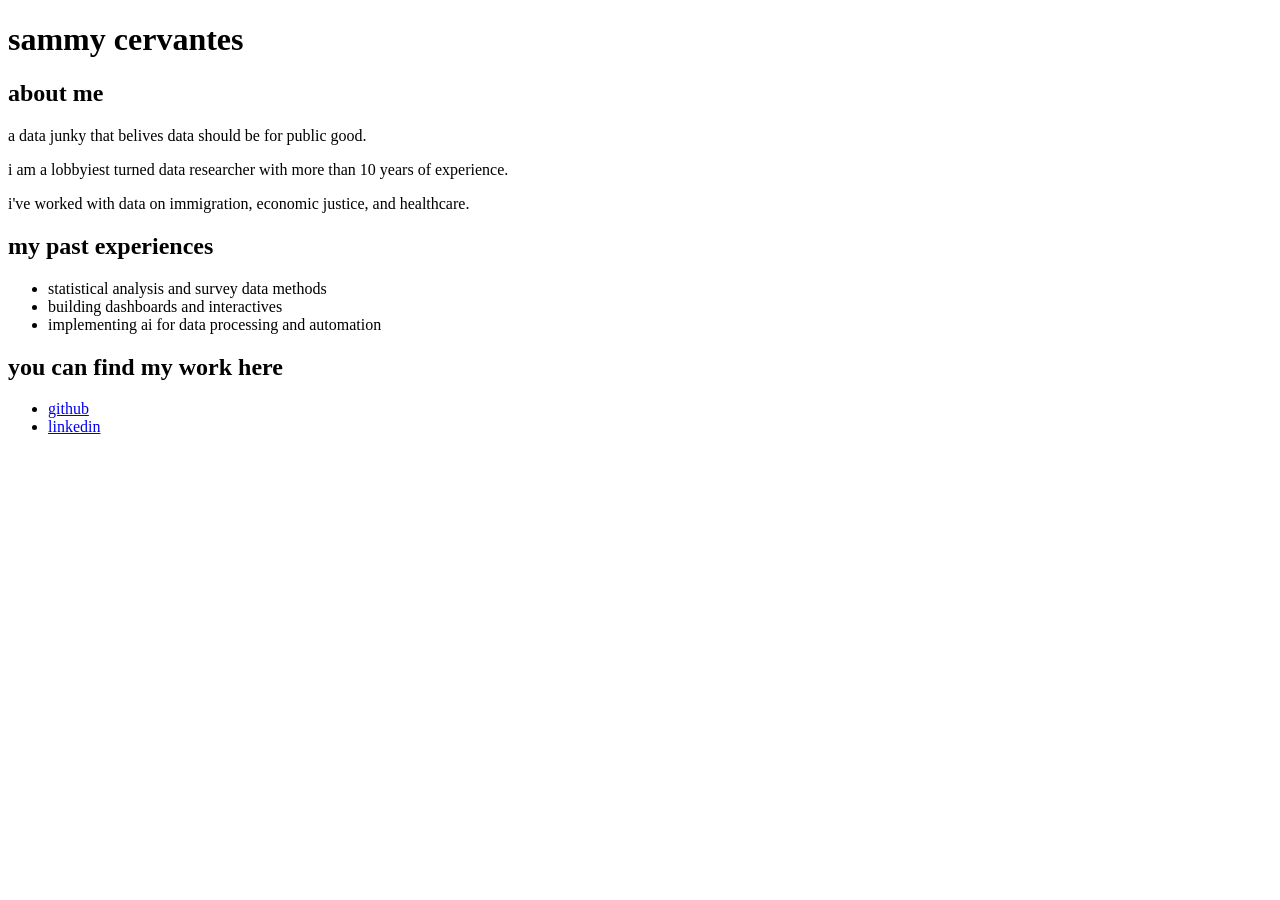
==== index.html @ 8c3f2e8d "html assignment." ====
<!DOCTYPE html>
<html lang="en">
<head>
    <meta charset="UTF-8">
    <meta name="description" content="Sammy Cervantes Portfolio">
    <meta name="viewport" content="width=device-width, initial-scale=1.0">
    <title>sammy cervantes portfolio</title>
</head>
<body>

    <h1>sammy cervantes</h1>

    <section id="About">
        <h2>about me</h2>
        <p> a data junky that belives data should be for public good. </p>
        <p> i am a lobbyiest turned data researcher with more than 10 years of experience. </p>
        <p> i've worked with data on immigration, economic justice, and healthcare. </p>
    </section>

    <section id="Experience">
        <h2>my past experiences</h2>
        <ul>
            <li>statistical analysis and survey data methods</li>
            <li>building dashboards and interactives</li>
            <li>implementing ai for data processing and automation</li>
        </ul>
    </section>

    <section id="Connect">
        <h2>you can find my work here</h2>
        <ul>
            <li><a href="https://github.com/wacfberx" 
target="_blank">github</a></li>
            <li><a href="https://www.linkedin.com/in/samuel-e-cervantes/" 
target="_blank">linkedin</a></li>
        </ul>
    </section>

</body>
</html>
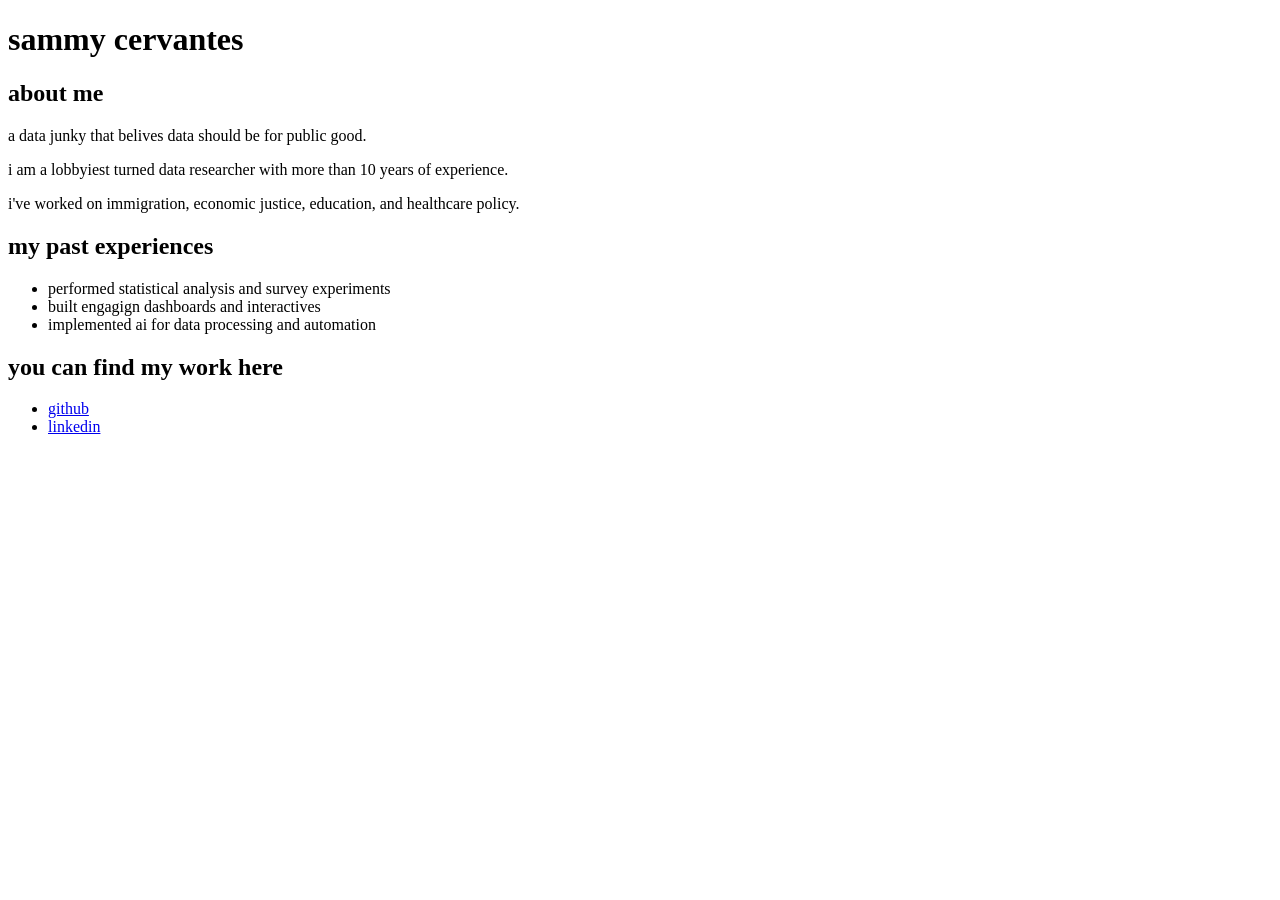
==== commit 9bde26e6: "boilerplate and content added" ====
--- a/index.html
+++ b/index.html
@@ -14,15 +14,16 @@
         <h2>about me</h2>
         <p> a data junky that belives data should be for public good. </p>
         <p> i am a lobbyiest turned data researcher with more than 10 years of experience. </p>
-        <p> i've worked with data on immigration, economic justice, and healthcare. </p>
+        <p> i've worked on immigration, economic justice, education, and healthcare 
+policy.</p>
     </section>
 
     <section id="Experience">
         <h2>my past experiences</h2>
         <ul>
-            <li>statistical analysis and survey data methods</li>
-            <li>building dashboards and interactives</li>
-            <li>implementing ai for data processing and automation</li>
+            <li>performed statistical analysis and survey experiments</li>
+            <li>built engagign  dashboards and interactives</li>
+            <li>implemented ai for data processing and automation</li>
         </ul>
     </section>
 
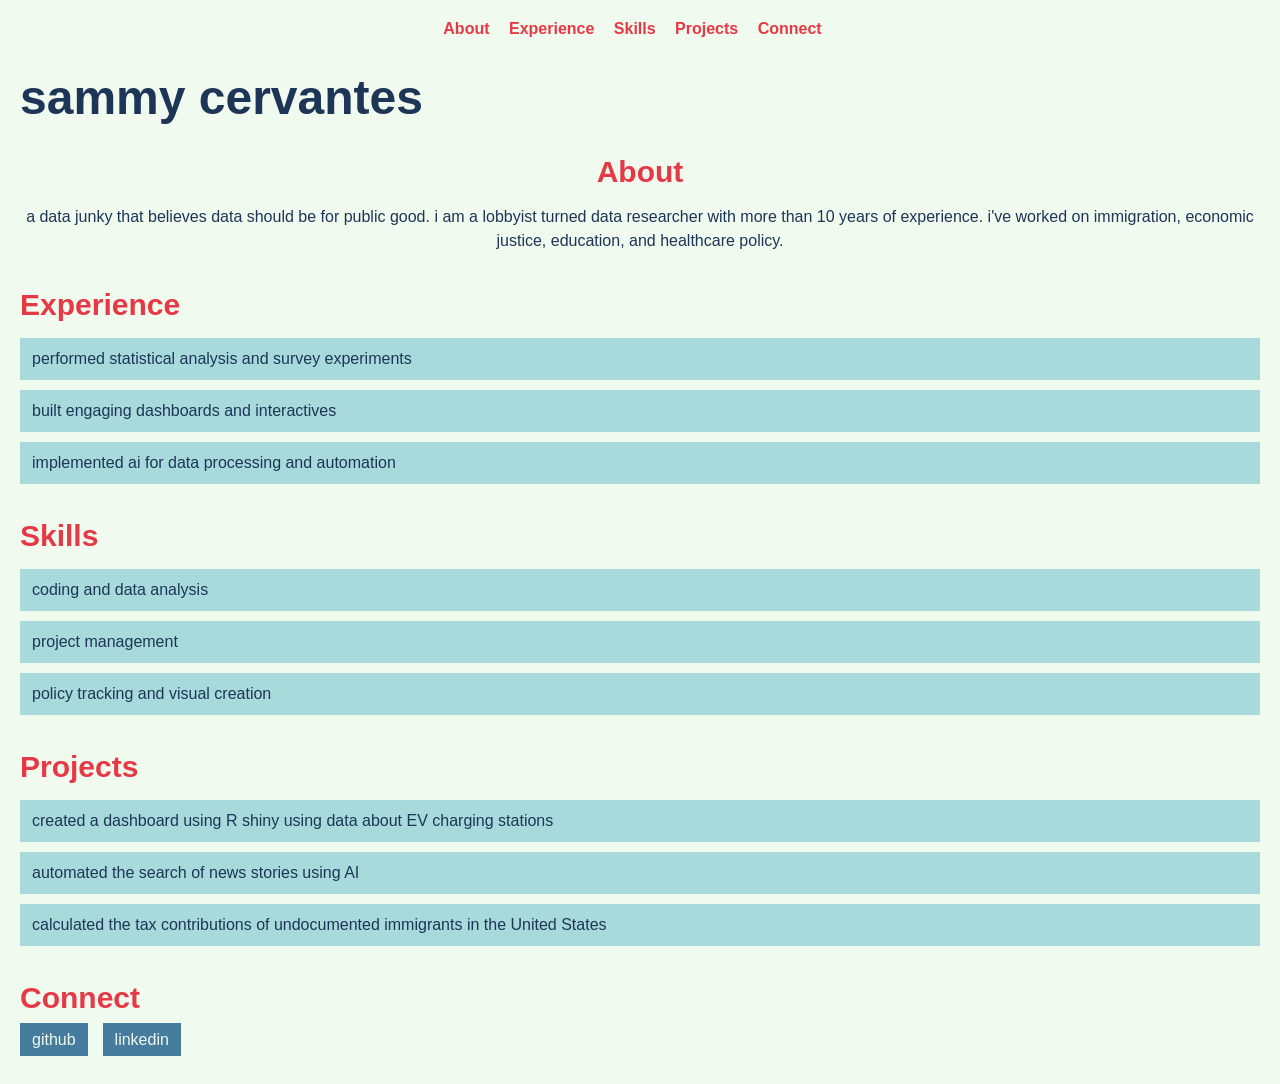
==== commit a1378970: "styling added" ====
--- a/index.html
+++ b/index.html
@@ -1,41 +1,119 @@
 <!DOCTYPE html>
 <html lang="en">
+
 <head>
     <meta charset="UTF-8">
     <meta name="description" content="Sammy Cervantes Portfolio">
     <meta name="viewport" content="width=device-width, initial-scale=1.0">
+
     <title>sammy cervantes portfolio</title>
+
+    <link rel="stylesheet" href="css/index.css">
 </head>
+
 <body>
+
+    <nav>
+        <a href="#About">About</a>
+        <a href="#Experience">Experience</a>
+        <a href="#Skills">Skills</a>
+        <a href="#Projects">Projects</a>
+        <a href="#Connect">Connect</a>
+    </nav>
 
     <h1>sammy cervantes</h1>
 
     <section id="About">
-        <h2>about me</h2>
-        <p> a data junky that belives data should be for public good. </p>
-        <p> i am a lobbyiest turned data researcher with more than 10 years of experience. </p>
-        <p> i've worked on immigration, economic justice, education, and healthcare 
-policy.</p>
+        <h2>About</h2>
+
+        <p>
+            a data junky that believes data should be for public good.
+            i am a lobbyist turned data researcher with more than
+            10 years of experience. i've worked on immigration,
+            economic justice, education, and healthcare policy.
+        </p>
     </section>
 
     <section id="Experience">
-        <h2>my past experiences</h2>
-        <ul>
-            <li>performed statistical analysis and survey experiments</li>
-            <li>built engagign  dashboards and interactives</li>
-            <li>implemented ai for data processing and automation</li>
+        <h2>Experience</h2>
+
+        <ul class="basic-list">
+
+            <li>
+                performed statistical analysis and survey experiments
+            </li>
+
+            <li>
+                built engaging dashboards and interactives
+            </li>
+
+            <li>
+                implemented ai for data processing and automation
+            </li>
+
+        </ul>
+    </section>
+
+    <section id="Skills">
+        <h2>Skills</h2>
+            <ul class="basic-list">
+
+            <li>
+                coding and data analysis
+            </li>
+
+            <li>
+                project management
+            </li>
+
+            <li>
+                policy tracking and visual creation
+            </li>
+
+        </ul>    
+    </section>
+
+    <section id="Projects">
+        <h2>Projects</h2>
+
+        <ul class="basic-list">
+
+            <li>
+                created a dashboard using R shiny using data about EV charging stations
+            </li>
+
+            <li>
+                automated the search of news stories using AI
+            </li>
+
+            <li>
+                calculated the tax contributions of undocumented immigrants in the United States
+            </li>
+
         </ul>
     </section>
 
     <section id="Connect">
-        <h2>you can find my work here</h2>
-        <ul>
-            <li><a href="https://github.com/wacfberx" 
-target="_blank">github</a></li>
-            <li><a href="https://www.linkedin.com/in/samuel-e-cervantes/" 
-target="_blank">linkedin</a></li>
+        <h2>Connect</h2>
+
+        <ul class="connect-list">
+
+            <li>
+                <a href="https://github.com/wacfberx" target="_blank">
+                    github
+                </a>
+            </li>
+
+            <li>
+                <a href="https://www.linkedin.com/in/samuel-e-cervantes/"
+                    target="_blank">
+                    linkedin
+                </a>
+            </li>
+
         </ul>
     </section>
 
 </body>
-</html>
+
+</html>
--- a/css/index.css
+++ b/css/index.css
@@ -0,0 +1,93 @@
+body {
+    background-color: #f1faee;
+    color: #1d3557;
+    font-family: Arial, sans-serif;
+    margin: 20px;
+}
+
+/* this controls the navigation */
+
+nav {
+    margin-bottom: 30px;
+    text-align: center;
+}
+
+nav a {
+    color: #e63946;
+    text-decoration: none;
+    margin-right: 15px;
+    font-weight: bold;
+}
+
+nav a:hover {
+    color: #457b9d;
+}
+
+/* this controls my name */
+
+h1 {
+    color: #1d3557;
+    font-size: 48px;
+    margin-bottom: 30px;
+}
+
+/* this controls the headings */
+
+h2 {
+    color: #e63946;
+    font-size: 30px;
+    margin-bottom: 10px;
+}
+
+/* this controls the sections */
+
+section {
+    margin-bottom: 35px;
+}
+
+/* this changes the alignment of my about section */
+
+#About {
+    text-align: center;
+}
+
+/* this controls the paragraphs */
+
+p {
+    line-height: 1.5;
+}
+
+/* this controls the lists */
+
+.basic-list {
+    display: flex;
+    flex-direction: column;
+    gap: 10px;
+    padding-left: 0;
+}
+
+.basic-list li {
+    background-color: #a8dadc;
+    padding: 12px;
+    list-style-type: none;
+}
+
+/* connect */
+
+.connect-list {
+    display: flex;
+    gap: 15px;
+    padding-left: 0;
+    list-style-type: none;
+}
+
+.connect-list a {
+    background-color: #457b9d;
+    color: #f1faee;
+    padding: 8px 12px;
+    text-decoration: none;
+}
+
+.connect-list a:hover {
+    background-color: #e63946;
+}
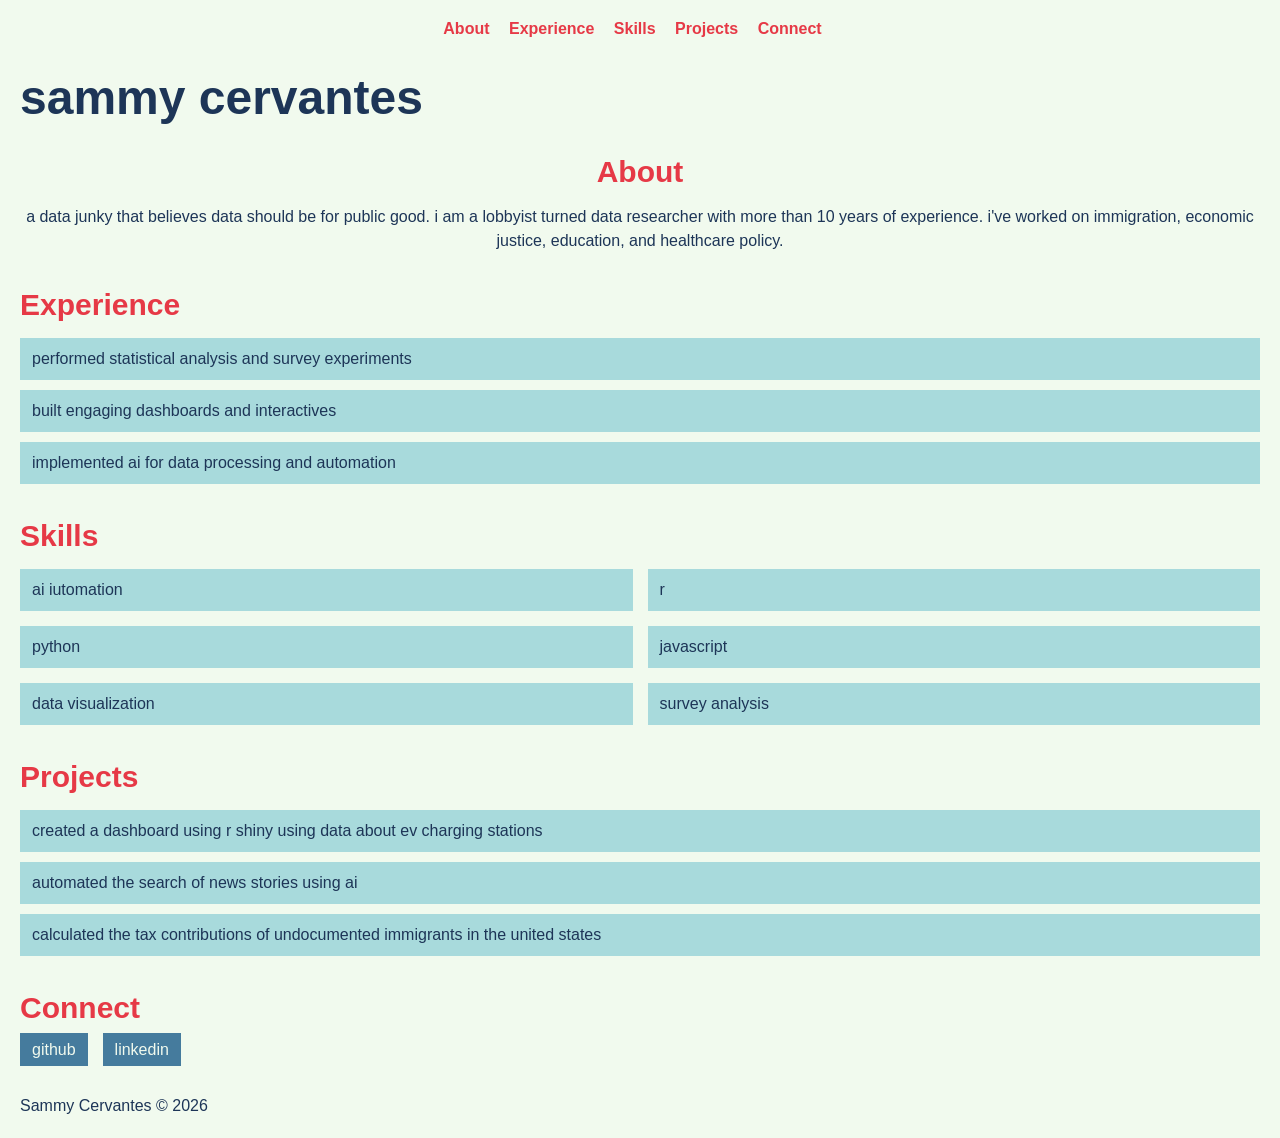
==== commit 1865176a: "Added JS footer and skills section" ====
--- a/index.html
+++ b/index.html
@@ -56,21 +56,7 @@
 
     <section id="Skills">
         <h2>Skills</h2>
-            <ul class="basic-list">
-
-            <li>
-                coding and data analysis
-            </li>
-
-            <li>
-                project management
-            </li>
-
-            <li>
-                policy tracking and visual creation
-            </li>
-
-        </ul>    
+        <ul class="skills-list"></ul>
     </section>
 
     <section id="Projects">
@@ -79,15 +65,15 @@
         <ul class="basic-list">
 
             <li>
-                created a dashboard using R shiny using data about EV charging stations
+                created a dashboard using r shiny using data about ev charging stations
             </li>
 
             <li>
-                automated the search of news stories using AI
+                automated the search of news stories using ai
             </li>
 
             <li>
-                calculated the tax contributions of undocumented immigrants in the United States
+                calculated the tax contributions of undocumented immigrants in the united states
             </li>
 
         </ul>
@@ -114,6 +100,9 @@
         </ul>
     </section>
 
+
+
+    <script src="js/index.js"></script>	
 </body>
 
-</html>+</html>
--- a/css/index.css
+++ b/css/index.css
@@ -90,4 +90,19 @@
 
 .connect-list a:hover {
     background-color: #e63946;
+}
+
+/* new from DOM assignment */
+.skills-list {
+    display: grid;
+    grid-template-columns: repeat(2, 1fr);
+    gap: 15px;
+    padding-left: 0;
+    list-style-type: none;
+}
+
+.skills-list li {
+    background-color: #a8dadc;
+    padding: 12px;
+    color: #1d3557;
 }
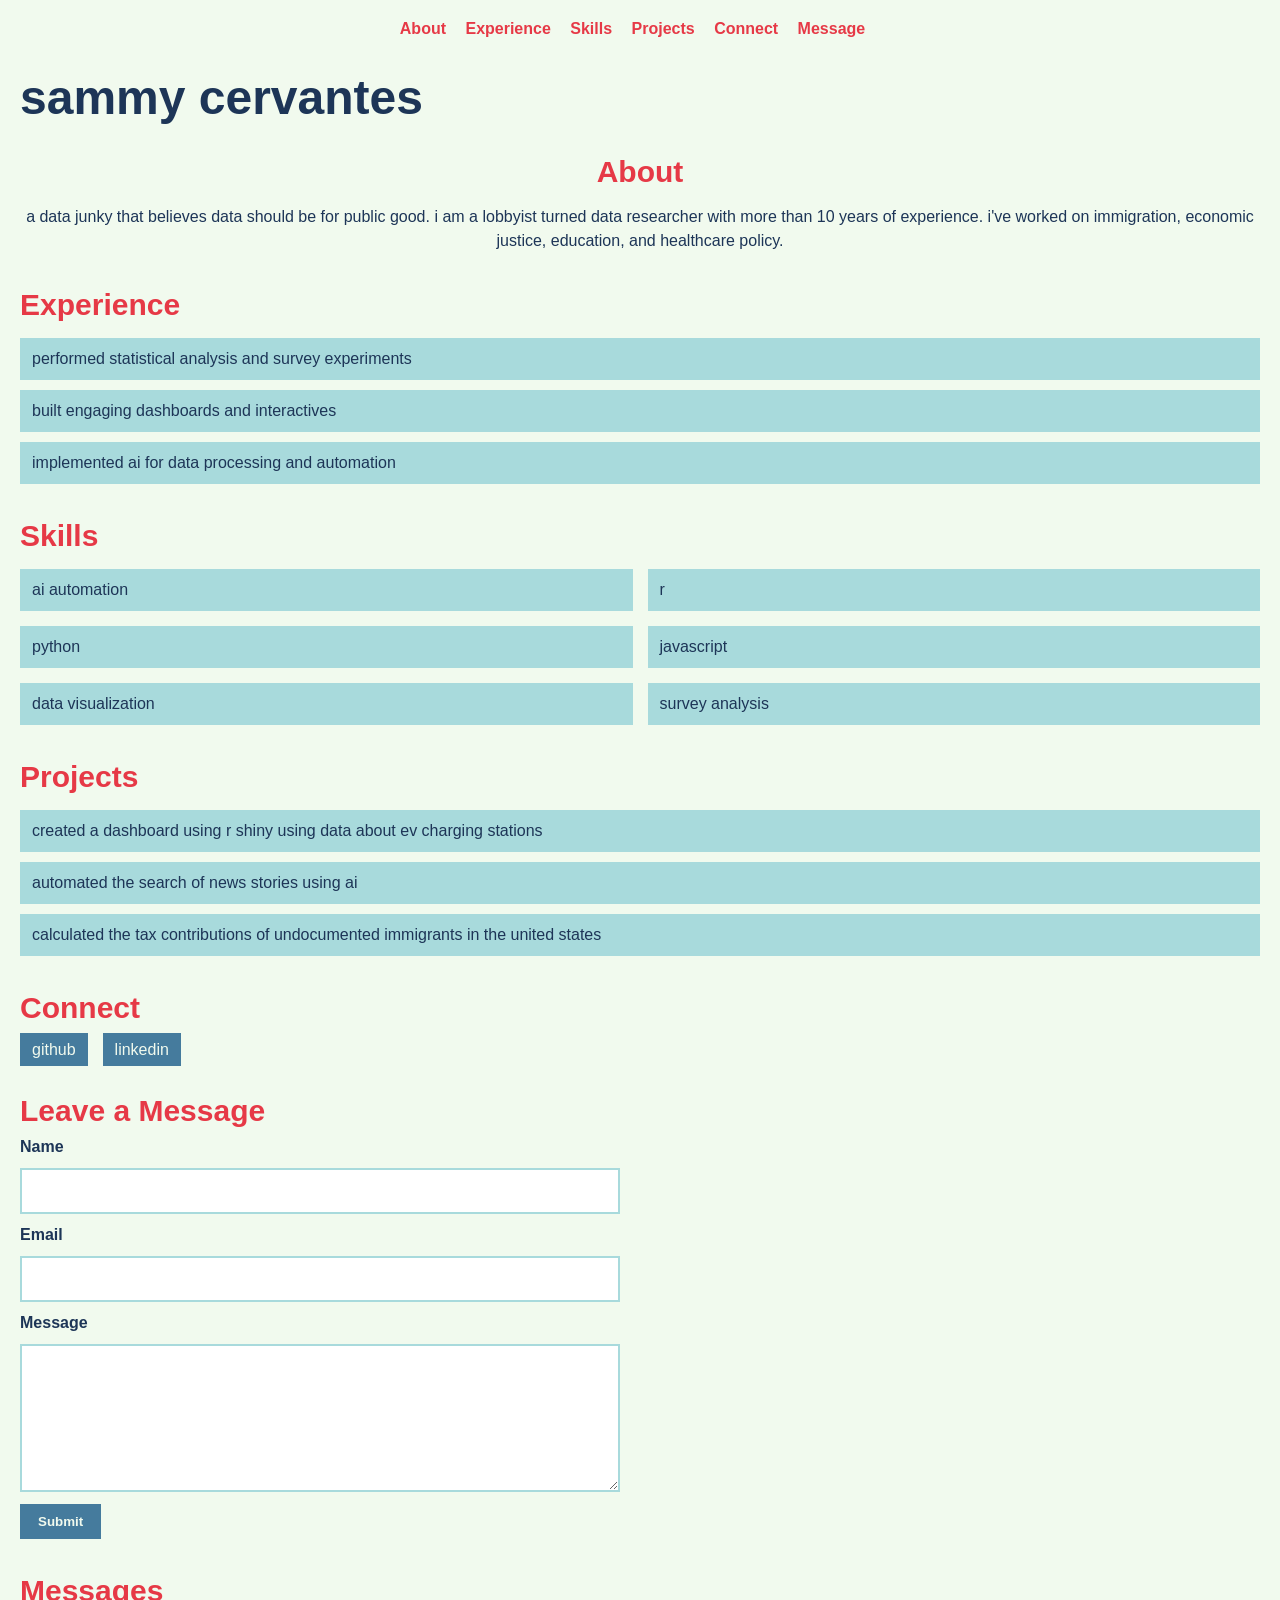
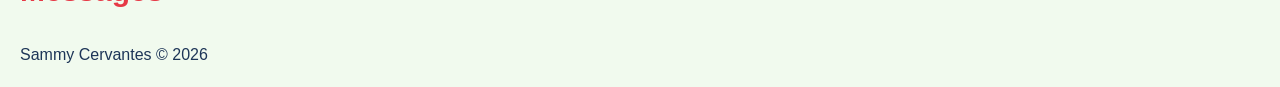
==== commit 0d7c8d1c: "form and functionality added" ====
--- a/index.html
+++ b/index.html
@@ -19,6 +19,7 @@
         <a href="#Skills">Skills</a>
         <a href="#Projects">Projects</a>
         <a href="#Connect">Connect</a>
+        <a href="#leave-message">Message</a>
     </nav>
 
     <h1>sammy cervantes</h1>
@@ -100,7 +101,57 @@
         </ul>
     </section>
 
+    <!-- lesson 8 new -->
+    <section id="leave-message">
 
+        <h2>Leave a Message</h2>
+
+        <form name="leave_message">
+
+            <label for="usersName">
+                Name
+            </label>
+
+            <input
+                type="text"
+                name="usersName"
+                required
+            >
+
+            <label for="usersEmail">
+                Email
+            </label>
+
+            <input
+                type="email"
+                name="usersEmail"
+                required
+            >
+
+            <label for="usersMessage">
+                Message
+            </label>
+
+            <textarea
+                name="usersMessage"
+                required
+            ></textarea>
+
+            <button type="submit">
+                Submit
+            </button>
+
+        </form>
+
+    </section>
+
+    <section id="messages">
+
+        <h2>Messages</h2>
+
+        <ul></ul>
+
+    </section>
 
     <script src="js/index.js"></script>	
 </body>
--- a/css/index.css
+++ b/css/index.css
@@ -105,4 +105,102 @@
     background-color: #a8dadc;
     padding: 12px;
     color: #1d3557;
+}
+
+
+
+/* this controls the message form */
+
+#leave-message form {
+    display: flex;
+    flex-direction: column;
+    gap: 12px;
+    max-width: 600px;
+}
+
+#leave-message label {
+    font-weight: bold;
+    color: #1d3557;
+}
+
+#leave-message input,
+#leave-message textarea {
+    padding: 12px;
+    border: 2px solid #a8dadc;
+    background-color: white;
+    color: #1d3557;
+    font-size: 16px;
+    font-family: Arial, sans-serif;
+}
+
+#leave-message input:focus,
+#leave-message textarea:focus {
+    outline: none;
+    border-color: #457b9d;
+}
+
+#leave-message textarea {
+    min-height: 120px;
+    resize: vertical;
+}
+
+#leave-message button {
+    width: fit-content;
+    padding: 10px 18px;
+    background-color: #457b9d;
+    color: #f1faee;
+    border: none;
+    font-weight: bold;
+    cursor: pointer;
+}
+
+#leave-message button:hover {
+    background-color: #e63946;
+}
+
+/* this controls the message section */
+
+#messages ul {
+    padding-left: 0;
+    list-style-type: none;
+}
+
+#messages li {
+    background-color: #a8dadc;
+    padding: 12px;
+    margin-bottom: 12px;
+
+    display: flex;
+    justify-content: space-between;
+    align-items: center;
+    gap: 12px;
+
+    color: #1d3557;
+}
+
+#messages a {
+    color: #1d3557;
+    font-weight: bold;
+    text-decoration: none;
+}
+
+#messages a:hover {
+    color: #e63946;
+}
+
+#messages span {
+    flex-grow: 1;
+}
+
+#messages button {
+    background-color: #e63946;
+    color: #f1faee;
+    border: none;
+    padding: 8px 12px;
+    cursor: pointer;
+    font-weight: bold;
+}
+
+#messages button:hover {
+    background-color: #457b9d;
 }
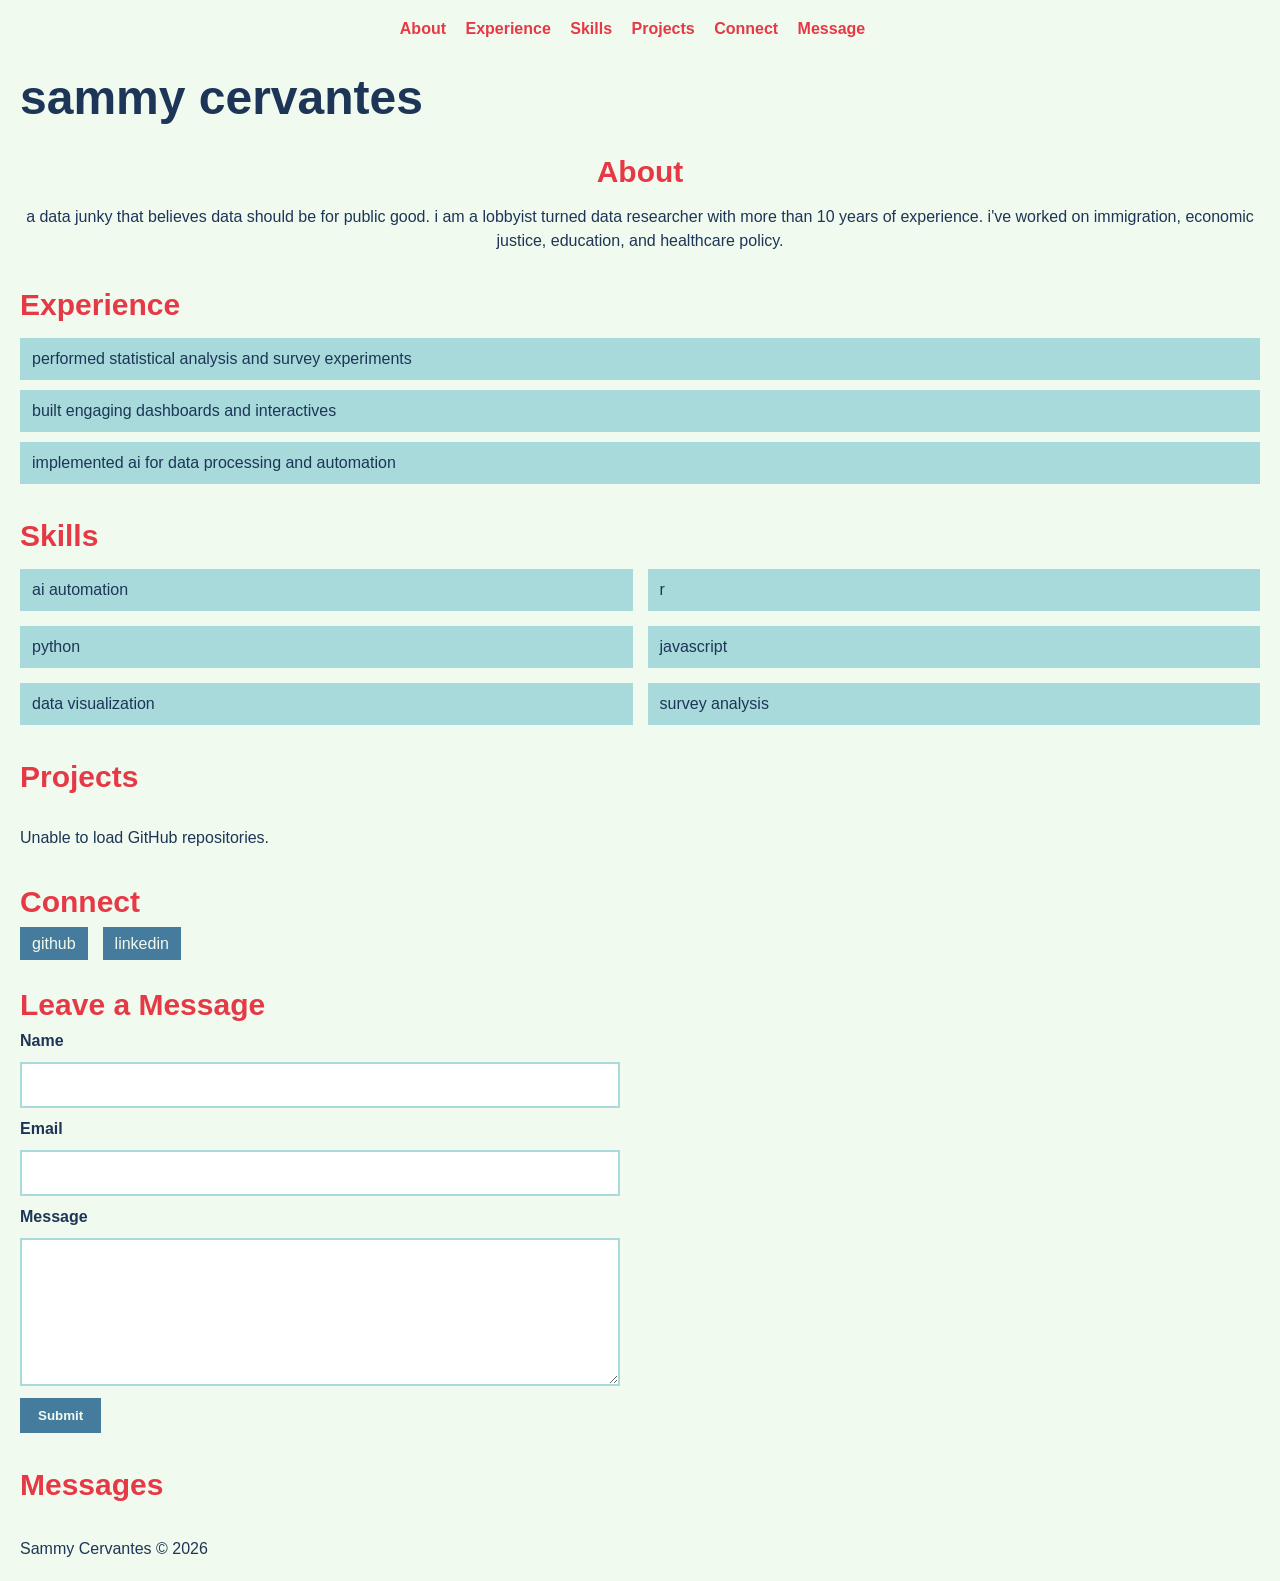
==== commit e1a475c7: "AP fetch completed" ====
--- a/index.html
+++ b/index.html
@@ -63,21 +63,7 @@
     <section id="Projects">
         <h2>Projects</h2>
 
-        <ul class="basic-list">
-
-            <li>
-                created a dashboard using r shiny using data about ev charging stations
-            </li>
-
-            <li>
-                automated the search of news stories using ai
-            </li>
-
-            <li>
-                calculated the tax contributions of undocumented immigrants in the united states
-            </li>
-
-        </ul>
+        <ul class="projects-list"></ul>
     </section>
 
     <section id="Connect">
--- a/css/index.css
+++ b/css/index.css
@@ -203,4 +203,20 @@
 
 #messages button:hover {
     background-color: #457b9d;
+}
+
+
+
+.projects-list {
+    display: grid;
+    grid-template-columns: repeat(auto-fit, minmax(250px, 1fr));
+    gap: 15px;
+    padding-left: 0;
+    list-style-type: none;
+}
+
+.projects-list li {
+    background-color: #a8dadc;
+    padding: 12px;
+    color: #1d3557;
 }
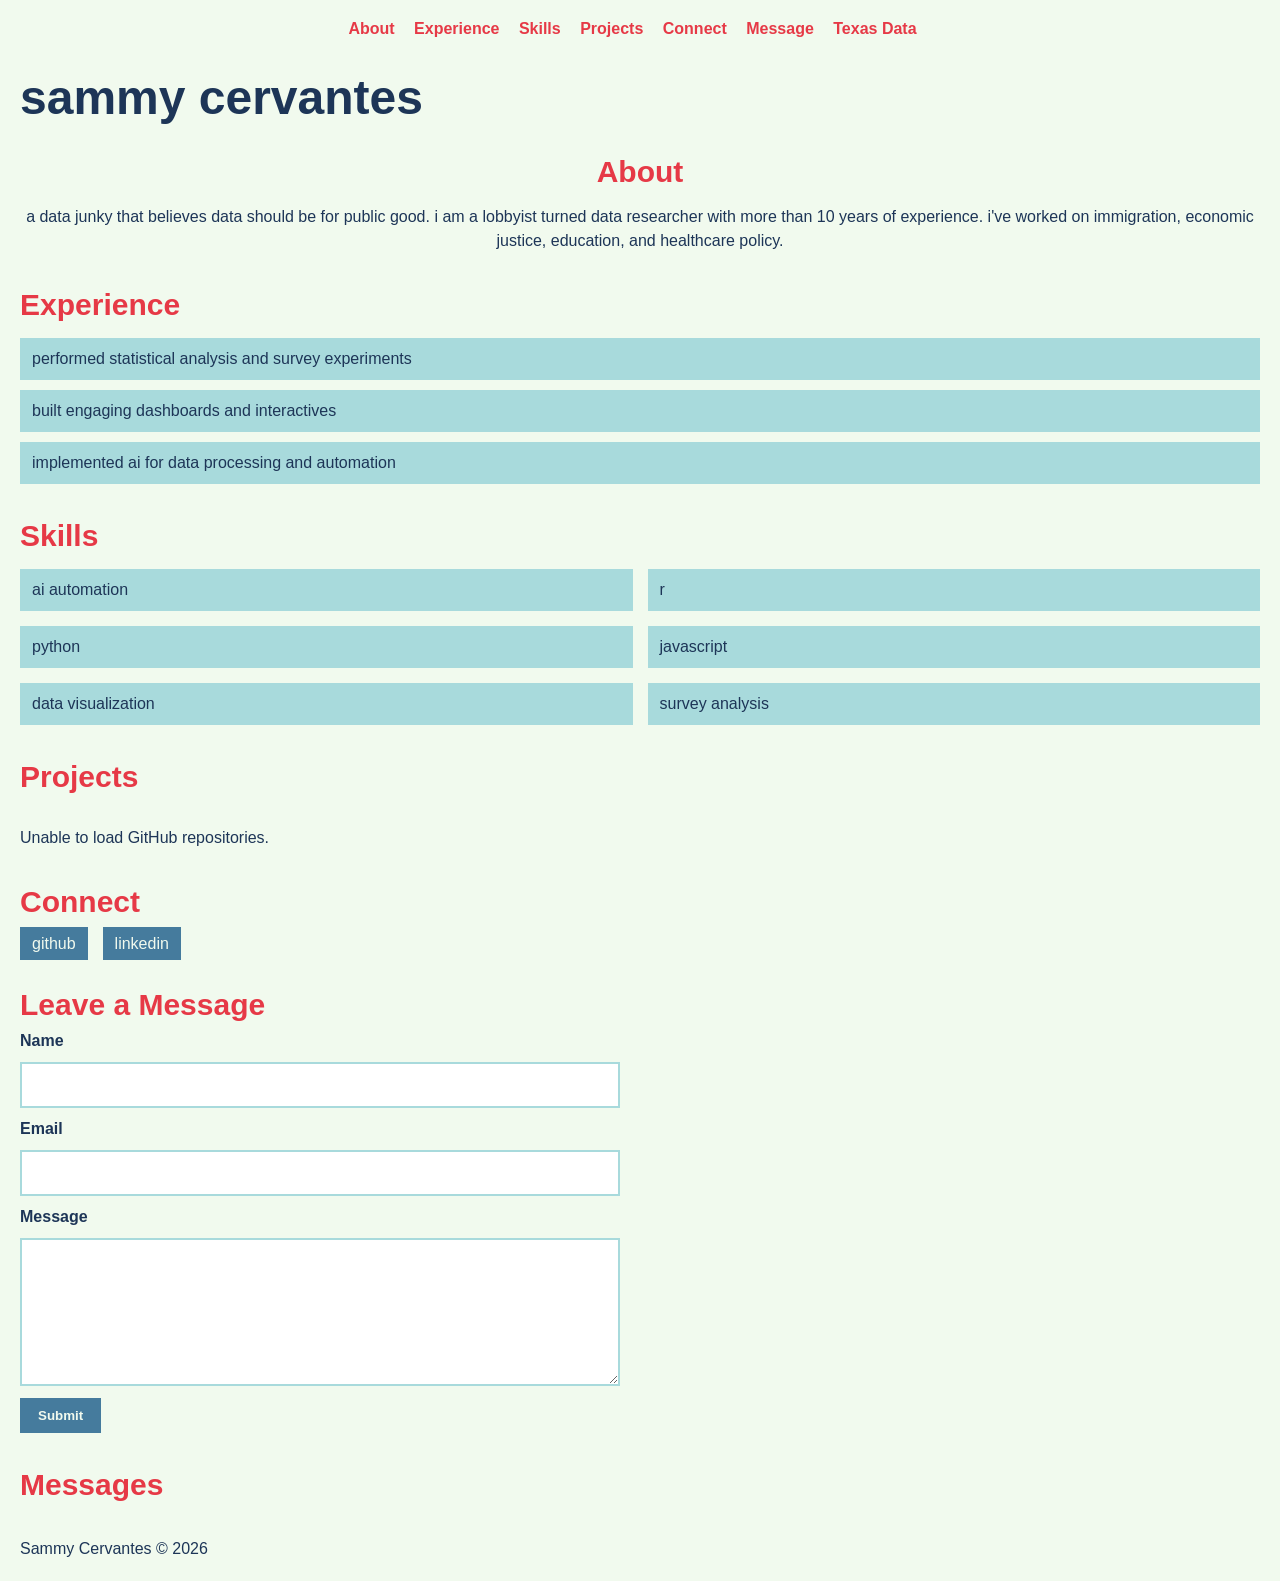
==== commit 68b36931: "added open api page" ====
--- a/index.html
+++ b/index.html
@@ -20,6 +20,7 @@
         <a href="#Projects">Projects</a>
         <a href="#Connect">Connect</a>
         <a href="#leave-message">Message</a>
+        <a href="openapi.html">Texas Data</a>
     </nav>
 
     <h1>sammy cervantes</h1>
